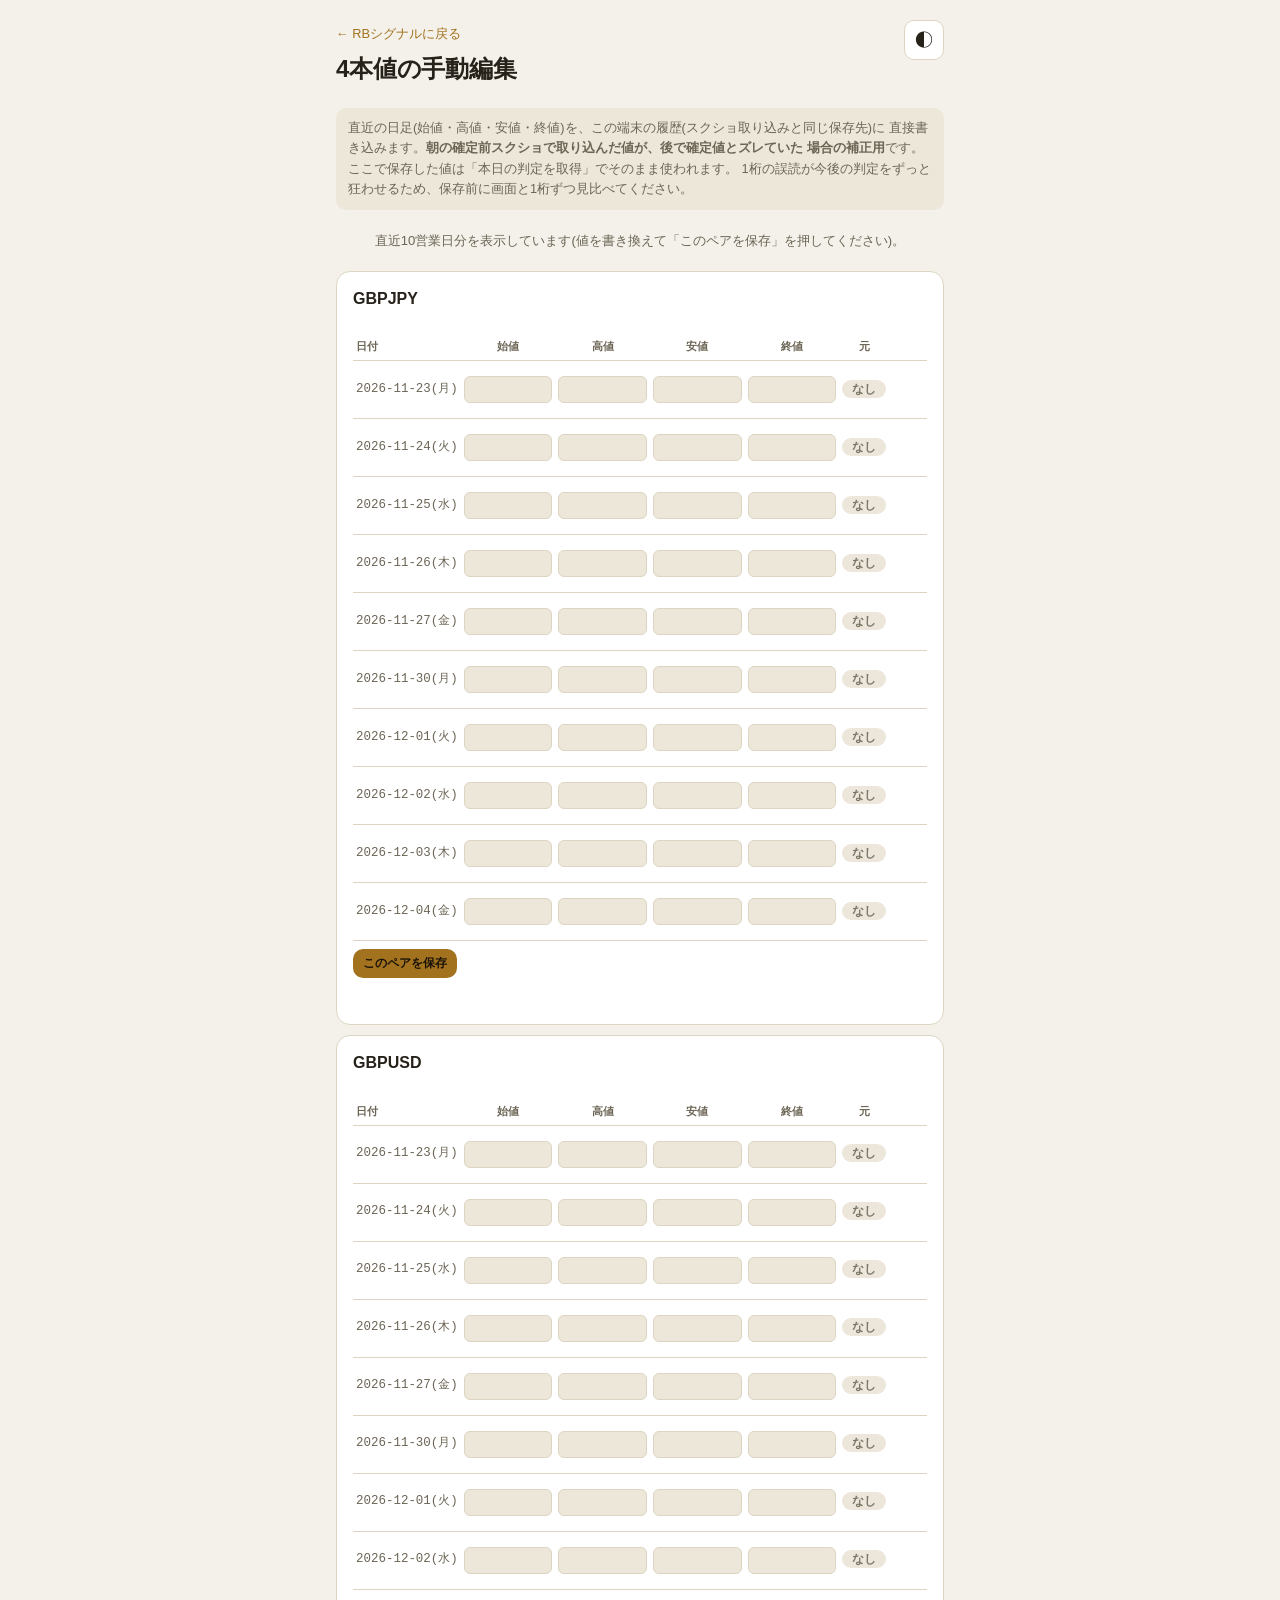
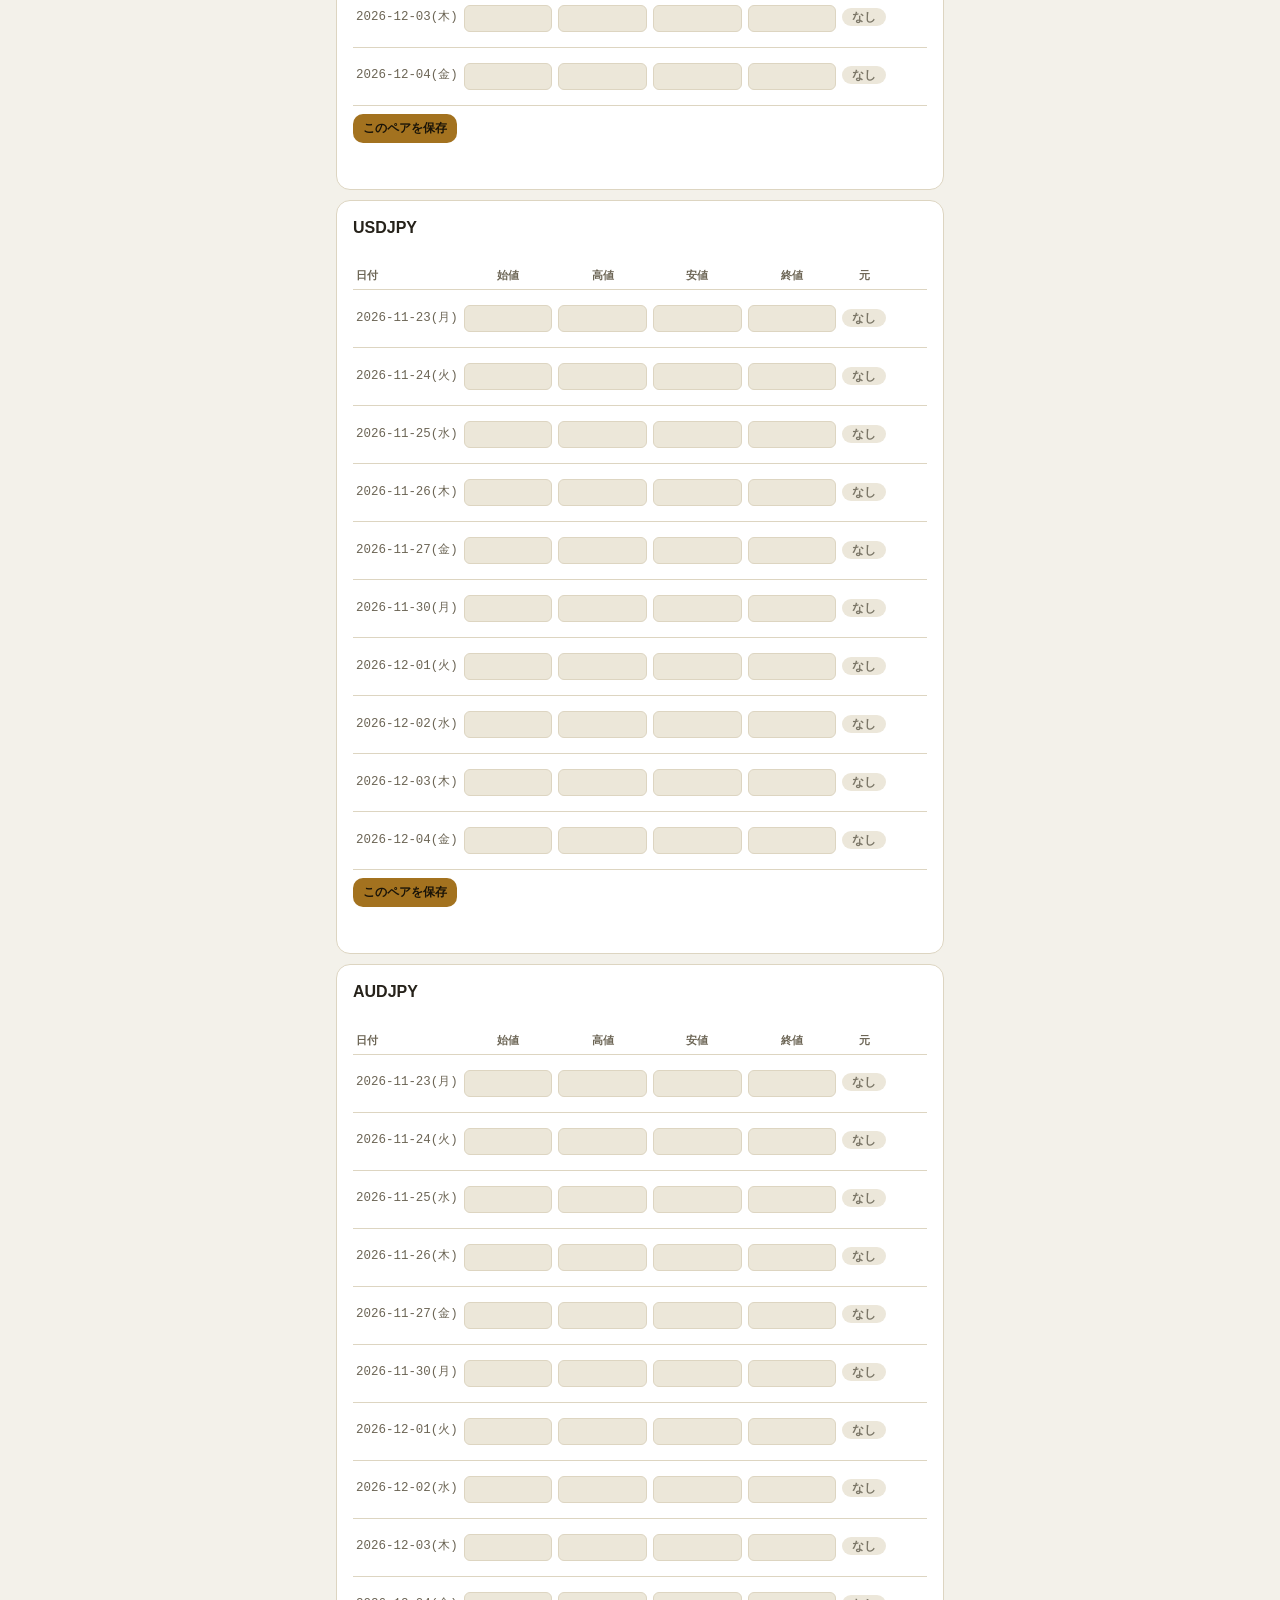
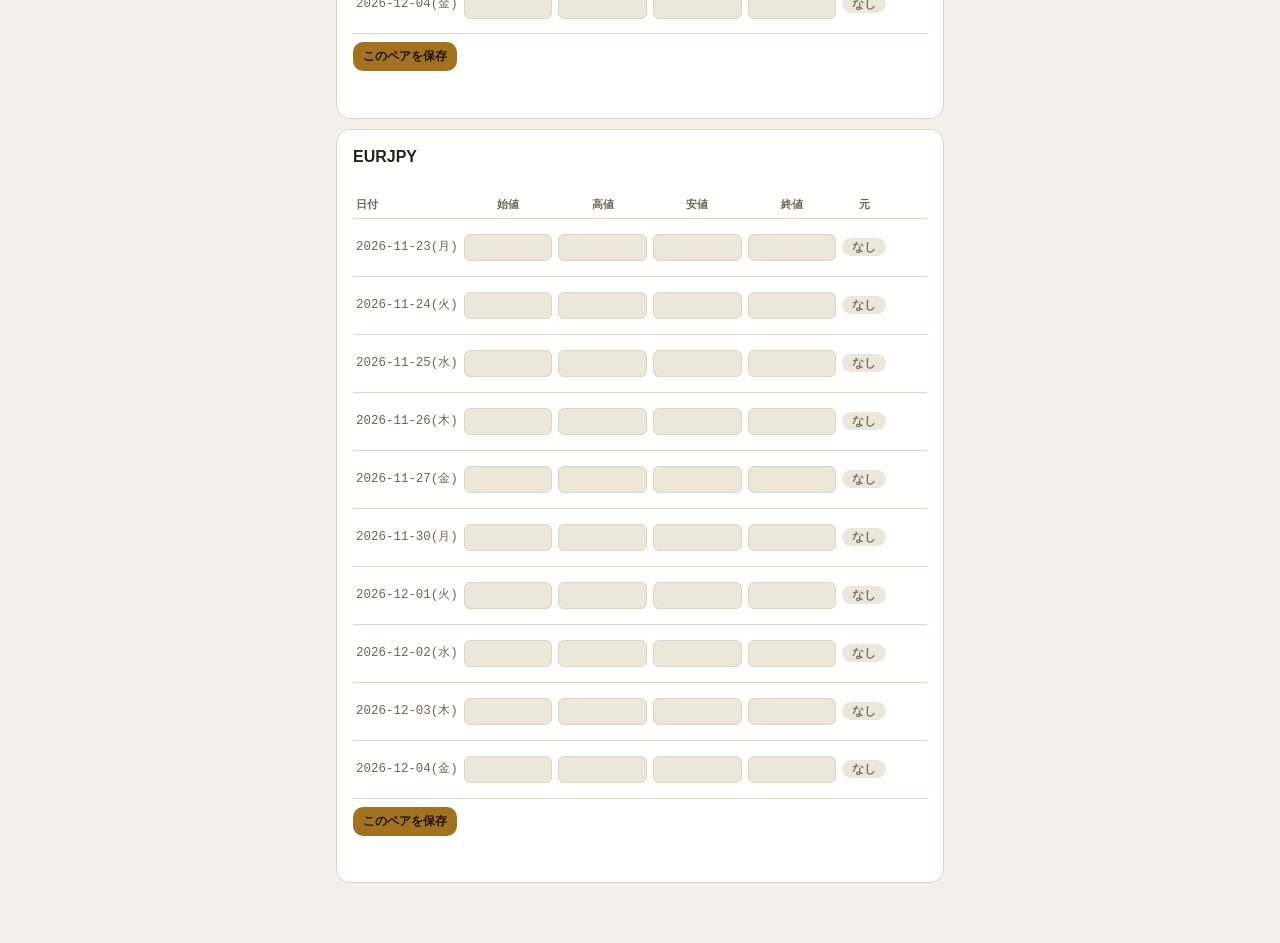
==== edit-bars.html @ e4511026 "過去1週間分の4本値を手動編集できるページを追加 朝の確定前スクショで取り込んだ日足の終値等が確定値とズレた場合に、 直近10営業日分をペアごとに一覧表示して直接補正できる edit-bars.htm" ====
<!doctype html>
<html lang="ja">
<head>
<meta charset="utf-8" />
<meta name="viewport" content="width=device-width, initial-scale=1, viewport-fit=cover" />
<meta name="theme-color" content="#14161b" />
<title>4本値の手動編集 | RBシグナル</title>
<link rel="manifest" href="manifest.json" />
<link rel="icon" href="icons/icon-192.png" />
<link rel="apple-touch-icon" href="icons/icon-192.png" />
<link rel="stylesheet" href="style.css" />
</head>
<body>
  <div class="page">

    <header class="topbar">
      <div class="topbar-title">
        <a class="nav-link" href="./index.html">← RBシグナルに戻る</a>
        <h1>4本値の手動編集</h1>
      </div>
      <button id="themeToggle" class="icon-btn" aria-label="テーマ切替" type="button">◐</button>
    </header>

    <p class="disclaimer">
      直近の日足(始値・高値・安値・終値)を、この端末の履歴(スクショ取り込みと同じ保存先)に
      直接書き込みます。<strong>朝の確定前スクショで取り込んだ値が、後で確定値とズレていた
      場合の補正用</strong>です。ここで保存した値は「本日の判定を取得」でそのまま使われます。
      1桁の誤読が今後の判定をずっと狂わせるため、保存前に画面と1桁ずつ見比べてください。
    </p>

    <p id="loadStatus" class="fetch-status"></p>

    <div id="pairSections" class="stack"></div>

  </div>

  <script src="signal-core.js"></script>
  <script src="edit-bars.js"></script>
</body>
</html>
---- style.css ----
:root {
  --bg: #f3f1ea;
  --surface: #ffffff;
  --surface-2: #ece7d9;
  --border: #ddd5c1;
  --text: #26221a;
  --text-dim: #6c6555;
  --accent: #a3721f;
  --accent-soft: #f0e2c4;
  --positive: #3f7d5e;
  --positive-soft: #dfeee6;
  --negative: #a8493a;
  --negative-soft: #f5e2de;
  --neutral: #7a7566;
  --neutral-soft: #ece7da;
  --mono: ui-monospace, "SF Mono", "Cascadia Mono", "Menlo", monospace;
  --sans: -apple-system, "Hiragino Sans", "Hiragino Kaku Gothic ProN", "Yu Gothic UI", "Noto Sans JP", "Segoe UI", sans-serif;
}

:root[data-theme="dark"] {
  --bg: #15171d;
  --surface: #1c1f26;
  --surface-2: #23262f;
  --border: #2d313c;
  --text: #eae6db;
  --text-dim: #9b9c9e;
  --accent: #dcae60;
  --accent-soft: #3a301c;
  --positive: #7cbb9a;
  --positive-soft: #1c2e26;
  --negative: #dd8f7c;
  --negative-soft: #33221f;
  --neutral: #9b9c9e;
  --neutral-soft: #23262f;
}

@media (prefers-color-scheme: dark) {
  :root:not([data-theme="light"]) {
    --bg: #15171d;
    --surface: #1c1f26;
    --surface-2: #23262f;
    --border: #2d313c;
    --text: #eae6db;
    --text-dim: #9b9c9e;
    --accent: #dcae60;
    --accent-soft: #3a301c;
    --positive: #7cbb9a;
    --positive-soft: #1c2e26;
    --negative: #dd8f7c;
    --negative-soft: #33221f;
    --neutral: #9b9c9e;
    --neutral-soft: #23262f;
  }
}

* { box-sizing: border-box; }

body {
  margin: 0;
  background: var(--bg);
  color: var(--text);
  font-family: var(--sans);
  line-height: 1.6;
  -webkit-font-smoothing: antialiased;
}

.page {
  max-width: 640px;
  margin: 0 auto;
  padding: 20px 16px 60px;
  display: flex;
  flex-direction: column;
  gap: 20px;
}

.topbar {
  display: flex;
  align-items: flex-start;
  justify-content: space-between;
  gap: 12px;
}

.eyebrow {
  font-size: 0.7rem;
  letter-spacing: 0.06em;
  text-transform: uppercase;
  color: var(--accent);
  font-weight: 700;
}

h1 {
  font-size: 1.5rem;
  margin: 4px 0 0;
  letter-spacing: -0.01em;
}

h2 {
  font-size: 1rem;
  margin: 0 0 8px;
}

.icon-btn {
  background: var(--surface);
  border: 1px solid var(--border);
  color: var(--text);
  border-radius: 10px;
  width: 40px;
  height: 40px;
  font-size: 1.1rem;
  cursor: pointer;
  flex-shrink: 0;
}

.disclaimer {
  font-size: 0.8rem;
  color: var(--text-dim);
  background: var(--surface-2);
  border-radius: 10px;
  padding: 10px 12px;
  margin: 0;
}

.card {
  background: var(--surface);
  border: 1px solid var(--border);
  border-radius: 14px;
  padding: 14px 16px;
}

.settings-card { padding: 0; overflow: hidden; }

.settings-summary {
  width: 100%;
  background: none;
  border: none;
  color: var(--text);
  font-weight: 700;
  font-size: 0.92rem;
  padding: 14px 16px;
  display: flex;
  justify-content: space-between;
  align-items: center;
  cursor: pointer;
}

.chevron { transition: transform 0.15s ease; color: var(--text-dim); }
.chevron.open { transform: rotate(90deg); }

.settings-body {
  padding: 0 16px 16px;
  display: flex;
  flex-direction: column;
  gap: 12px;
}

.settings-body.hidden, .hidden { display: none !important; }

.field {
  display: flex;
  flex-direction: column;
  gap: 4px;
  font-size: 0.82rem;
  color: var(--text-dim);
}

.field input {
  font-family: var(--mono);
  font-size: 0.95rem;
  color: var(--text);
  background: var(--surface-2);
  border: 1px solid var(--border);
  border-radius: 8px;
  padding: 9px 10px;
}

.field input:disabled {
  opacity: 0.6;
  cursor: not-allowed;
}

.field-check {
  flex-direction: row;
  align-items: center;
  gap: 8px;
}

.field-check input {
  width: auto;
  flex: none;
  padding: 0;
}

.field-note {
  font-size: 0.76rem;
  color: var(--text-dim);
  margin: 0;
}

.btn {
  border: none;
  border-radius: 10px;
  padding: 10px 16px;
  font-size: 0.88rem;
  font-weight: 700;
  cursor: pointer;
  font-family: var(--sans);
}

.btn-primary { background: var(--accent); color: #1a1408; }
:root[data-theme="dark"] .btn-primary { color: #1a1408; }
.btn-secondary { background: var(--surface-2); color: var(--text); border: 1px solid var(--border); }
.btn-ghost { background: none; color: var(--accent); border: 1px solid var(--border); }
.btn-large { width: 100%; padding: 16px; font-size: 1rem; border-radius: 12px; }
.btn-small { padding: 6px 10px; font-size: 0.76rem; }

.saved-flag {
  font-size: 0.78rem;
  color: var(--positive);
  font-weight: 700;
}

.fetch-status {
  font-size: 0.82rem;
  color: var(--text-dim);
  text-align: center;
  margin: 0;
  min-height: 1.2em;
}

.fetch-status.error { color: var(--negative); }

.stack {
  display: flex;
  flex-direction: column;
  gap: 10px;
}

.section-head {
  display: flex;
  align-items: center;
  justify-content: space-between;
  gap: 8px;
  margin-bottom: 4px;
}

.section-note {
  font-size: 0.8rem;
  color: var(--text-dim);
  margin: 0 0 10px;
}

.preclose-warn {
  font-size: 0.82rem;
  line-height: 1.6;
  color: var(--text);
  background: var(--accent-soft);
  border: 1px solid var(--accent);
  border-radius: 10px;
  padding: 10px 12px;
  margin: 0 0 4px;
}

.verify-help {
  background: var(--surface);
  border: 1px solid var(--border);
  border-radius: 14px;
  padding: 10px 14px;
  margin-bottom: 12px;
}

.verify-help summary {
  cursor: pointer;
  font-weight: 700;
  font-size: 0.86rem;
  color: var(--text);
  list-style: revert;
}

.verify-help-body {
  margin-top: 8px;
  padding-top: 8px;
  border-top: 1px solid var(--border);
}

.verify-help-body p {
  font-size: 0.82rem;
  color: var(--text-dim);
  margin: 0 0 8px;
  line-height: 1.5;
}

.verify-help-body p:last-child {
  margin-bottom: 0;
}

.empty-note {
  font-size: 0.84rem;
  color: var(--text-dim);
  text-align: center;
  padding: 16px;
}

/* --- シグナル/ポジションカード --- */
.pair-card {
  background: var(--surface);
  border: 1px solid var(--border);
  border-radius: 14px;
  padding: 14px 16px;
}

.pair-head {
  display: flex;
  align-items: center;
  justify-content: space-between;
  gap: 8px;
}

.pair-name {
  font-family: var(--mono);
  font-weight: 700;
  font-size: 1rem;
}

.badge {
  font-size: 0.72rem;
  font-weight: 700;
  padding: 3px 10px;
  border-radius: 999px;
  white-space: nowrap;
}

.badge.long { background: var(--positive-soft); color: var(--positive); }
.badge.short { background: var(--negative-soft); color: var(--negative); }
.badge.none { background: var(--neutral-soft); color: var(--neutral); }
.badge.warn { background: var(--accent-soft); color: var(--accent); }
.badge.ok { background: var(--positive-soft); color: var(--positive); }

/* --- 注文チェック --- */
#orderCheckSection { margin-top: 22px; }
#orderCheckCards .pair-head { flex-wrap: wrap; justify-content: flex-start; }

.order-shot {
  display: flex;
  flex-wrap: wrap;
  align-items: center;
  gap: 8px;
  margin-bottom: 10px;
}
#rateShotPreview {
  display: block;
  width: 100%;
  max-height: 60vh;
  object-fit: contain;
  border: 1px solid var(--border);
  border-radius: 10px;
  margin-top: 4px;
}
.order-shot-list {
  display: flex;
  flex-wrap: wrap;
  gap: 8px;
  width: 100%;
  margin-top: 4px;
}
.order-shot-item {
  position: relative;
  width: 110px;
}
.order-shot-item img {
  display: block;
  width: 100%;
  height: 140px;
  object-fit: cover;
  object-position: top;
  border: 1px solid var(--border);
  border-radius: 8px;
}
.order-shot-item .order-shot-remove {
  position: absolute;
  top: 2px;
  right: 2px;
  border: none;
  border-radius: 50%;
  width: 22px;
  height: 22px;
  line-height: 22px;
  text-align: center;
  background: rgba(0, 0, 0, 0.65);
  color: #fff;
  font-size: 14px;
  cursor: pointer;
}
.order-shot-item .order-shot-index {
  position: absolute;
  bottom: 2px;
  left: 2px;
  background: rgba(0, 0, 0, 0.65);
  color: #fff;
  font-size: 11px;
  padding: 1px 5px;
  border-radius: 4px;
}

.ordercheck-list {
  list-style: none;
  margin: 8px 0 4px;
  padding: 0;
  display: flex;
  flex-direction: column;
  gap: 2px;
}
.oc-item {
  font-size: 0.82rem;
  line-height: 1.5;
  padding: 6px 0;
  border-bottom: 1px solid var(--border);
}
.oc-item:last-child { border-bottom: none; }
.oc-item label {
  display: flex;
  align-items: flex-start;
  gap: 9px;
  cursor: pointer;
}
.oc-item input[type="checkbox"] {
  margin-top: 2px;
  flex: none;
  width: 18px;
  height: 18px;
}
.oc-item.oc-skip {
  color: var(--text-dim);
  padding-left: 27px;
}

.oc-verdict {
  display: inline-block;
  font-size: 0.68rem;
  font-weight: 700;
  padding: 1px 6px;
  border-radius: 999px;
  white-space: nowrap;
  vertical-align: middle;
}
.v-match { background: var(--positive-soft); color: var(--positive); }
.v-mismatch { background: var(--negative-soft); color: var(--negative); }
.v-nf { background: var(--accent-soft); color: var(--accent); }
.v-unclear { background: var(--neutral-soft); color: var(--neutral); }

.oc-ai-detail {
  font-size: 0.74rem;
  color: var(--text-dim);
  padding-left: 27px;
  margin-top: 2px;
}
.oc-ai-meta { border-color: var(--accent); }

.field select {
  font-family: inherit;
  font-size: 0.95rem;
  color: var(--text);
  background: var(--surface-2);
  border: 1px solid var(--border);
  border-radius: 8px;
  padding: 9px 10px;
}

.pair-meta {
  font-family: var(--mono);
  font-variant-numeric: tabular-nums;
  font-size: 0.78rem;
  color: var(--text-dim);
  margin-top: 4px;
}

.tablewrap { overflow-x: auto; }

.tranche-table {
  width: 100%;
  border-collapse: collapse;
  margin-top: 10px;
  font-size: 0.82rem;
}

.tranche-table th, .tranche-table td {
  padding: 6px 4px;
  text-align: right;
  border-bottom: 1px solid var(--border);
}

.tranche-table th:first-child, .tranche-table td:first-child {
  text-align: left;
}

.tranche-table th {
  color: var(--text-dim);
  font-size: 0.68rem;
  text-transform: uppercase;
  font-weight: 700;
}

.tranche-table td {
  font-family: var(--mono);
  font-variant-numeric: tabular-nums;
}

.tranche-table tr:last-child td { border-bottom: none; }

.tranche-table .closed { opacity: 0.4; text-decoration: line-through; }

.exit-flag {
  color: var(--negative);
  font-weight: 700;
  font-size: 0.74rem;
}

.pair-actions {
  display: flex;
  gap: 8px;
  margin-top: 10px;
  flex-wrap: wrap;
}

.close-check {
  display: flex;
  align-items: center;
  gap: 4px;
}

/* --- モーダル --- */
.modal {
  position: fixed;
  inset: 0;
  background: rgba(0, 0, 0, 0.5);
  display: flex;
  align-items: flex-end;
  justify-content: center;
  z-index: 50;
}

.modal-box {
  background: var(--surface);
  border-radius: 16px 16px 0 0;
  padding: 20px 18px 24px;
  width: 100%;
  max-width: 640px;
  display: flex;
  flex-direction: column;
  gap: 12px;
}

.modal-box h3 { margin: 0; font-size: 1rem; }

.modal-actions {
  display: flex;
  gap: 10px;
  justify-content: flex-end;
  margin-top: 6px;
}

.btn-row { display: flex; flex-wrap: wrap; gap: 8px; align-items: center; margin: 8px 0; }

/* --- 過去1週間分の手動編集ページ(edit-bars.html) --- */
.nav-link {
  font-size: 0.8rem;
  color: var(--accent);
  text-decoration: none;
}
.nav-link:hover { text-decoration: underline; }

.bar-edit-table {
  width: 100%;
  min-width: 560px;
  border-collapse: collapse;
  margin-top: 10px;
  font-size: 0.78rem;
}
.bar-edit-table th, .bar-edit-table td {
  padding: 5px 3px;
  text-align: center;
  border-bottom: 1px solid var(--border);
}
.bar-edit-table th {
  color: var(--text-dim);
  font-size: 0.66rem;
  text-transform: uppercase;
  font-weight: 700;
}
.bar-edit-table td:first-child, .bar-edit-table th:first-child { text-align: left; }
.bar-edit-table input {
  width: 100%;
  min-width: 64px;
  font-family: var(--mono);
  font-variant-numeric: tabular-nums;
  font-size: 0.8rem;
  color: var(--text);
  background: var(--surface-2);
  border: 1px solid var(--border);
  border-radius: 6px;
  padding: 5px 4px;
  text-align: right;
}
.bar-edit-table input:disabled {
  opacity: 0.55;
  background: transparent;
}
.bar-edit-row.changed input {
  border-color: var(--accent);
  background: var(--accent-soft);
}
.bar-edit-row.missing td { color: var(--text-dim); }
.bar-edit-date {
  font-family: var(--mono);
  font-variant-numeric: tabular-nums;
  white-space: nowrap;
}
.bar-edit-src {
  font-size: 0.66rem;
  white-space: nowrap;
}
.bar-edit-reset {
  background: none;
  border: none;
  color: var(--text-dim);
  font-size: 0.7rem;
  text-decoration: underline;
  cursor: pointer;
  padding: 2px;
}
.bar-edit-reset:disabled { visibility: hidden; }
.pair-edit-status {
  font-size: 0.76rem;
  color: var(--text-dim);
  margin-top: 8px;
  min-height: 1em;
}
.pair-edit-status.error { color: var(--negative); }
.pair-edit-status.ok { color: var(--positive); }
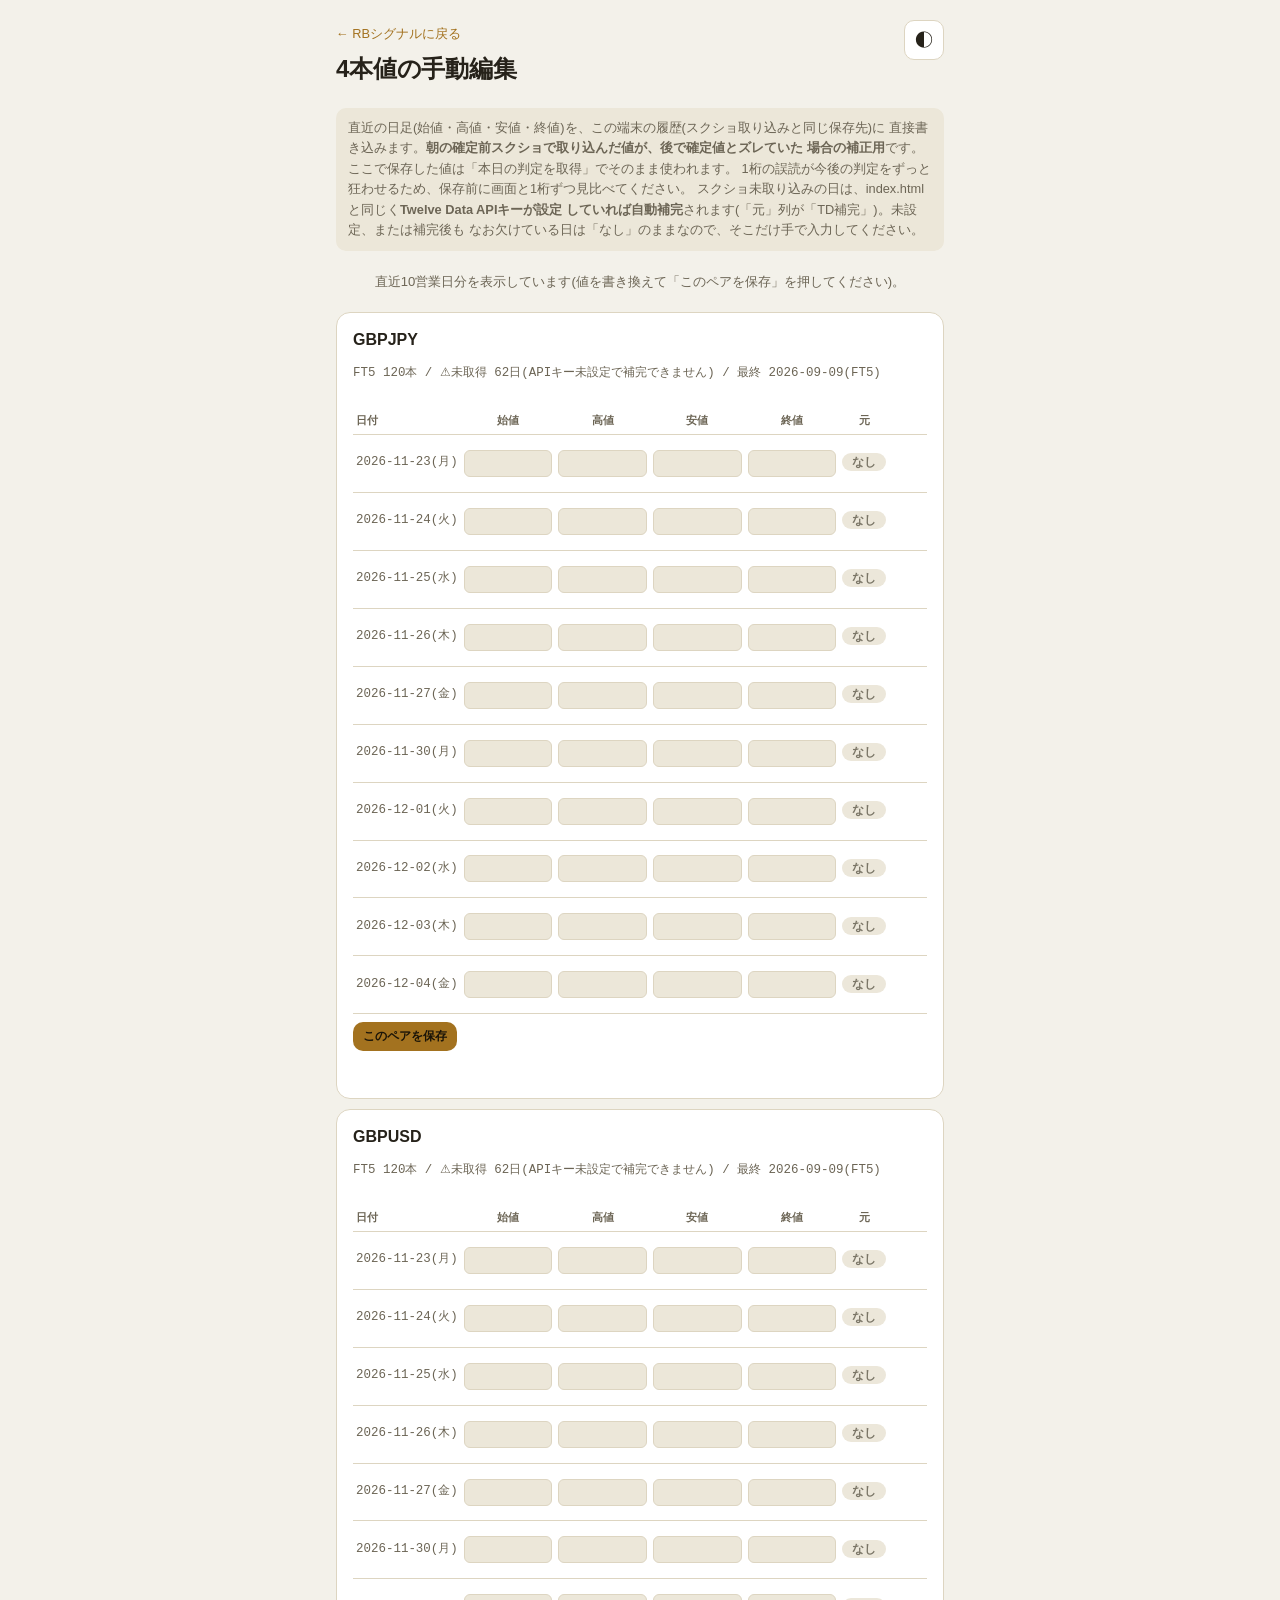
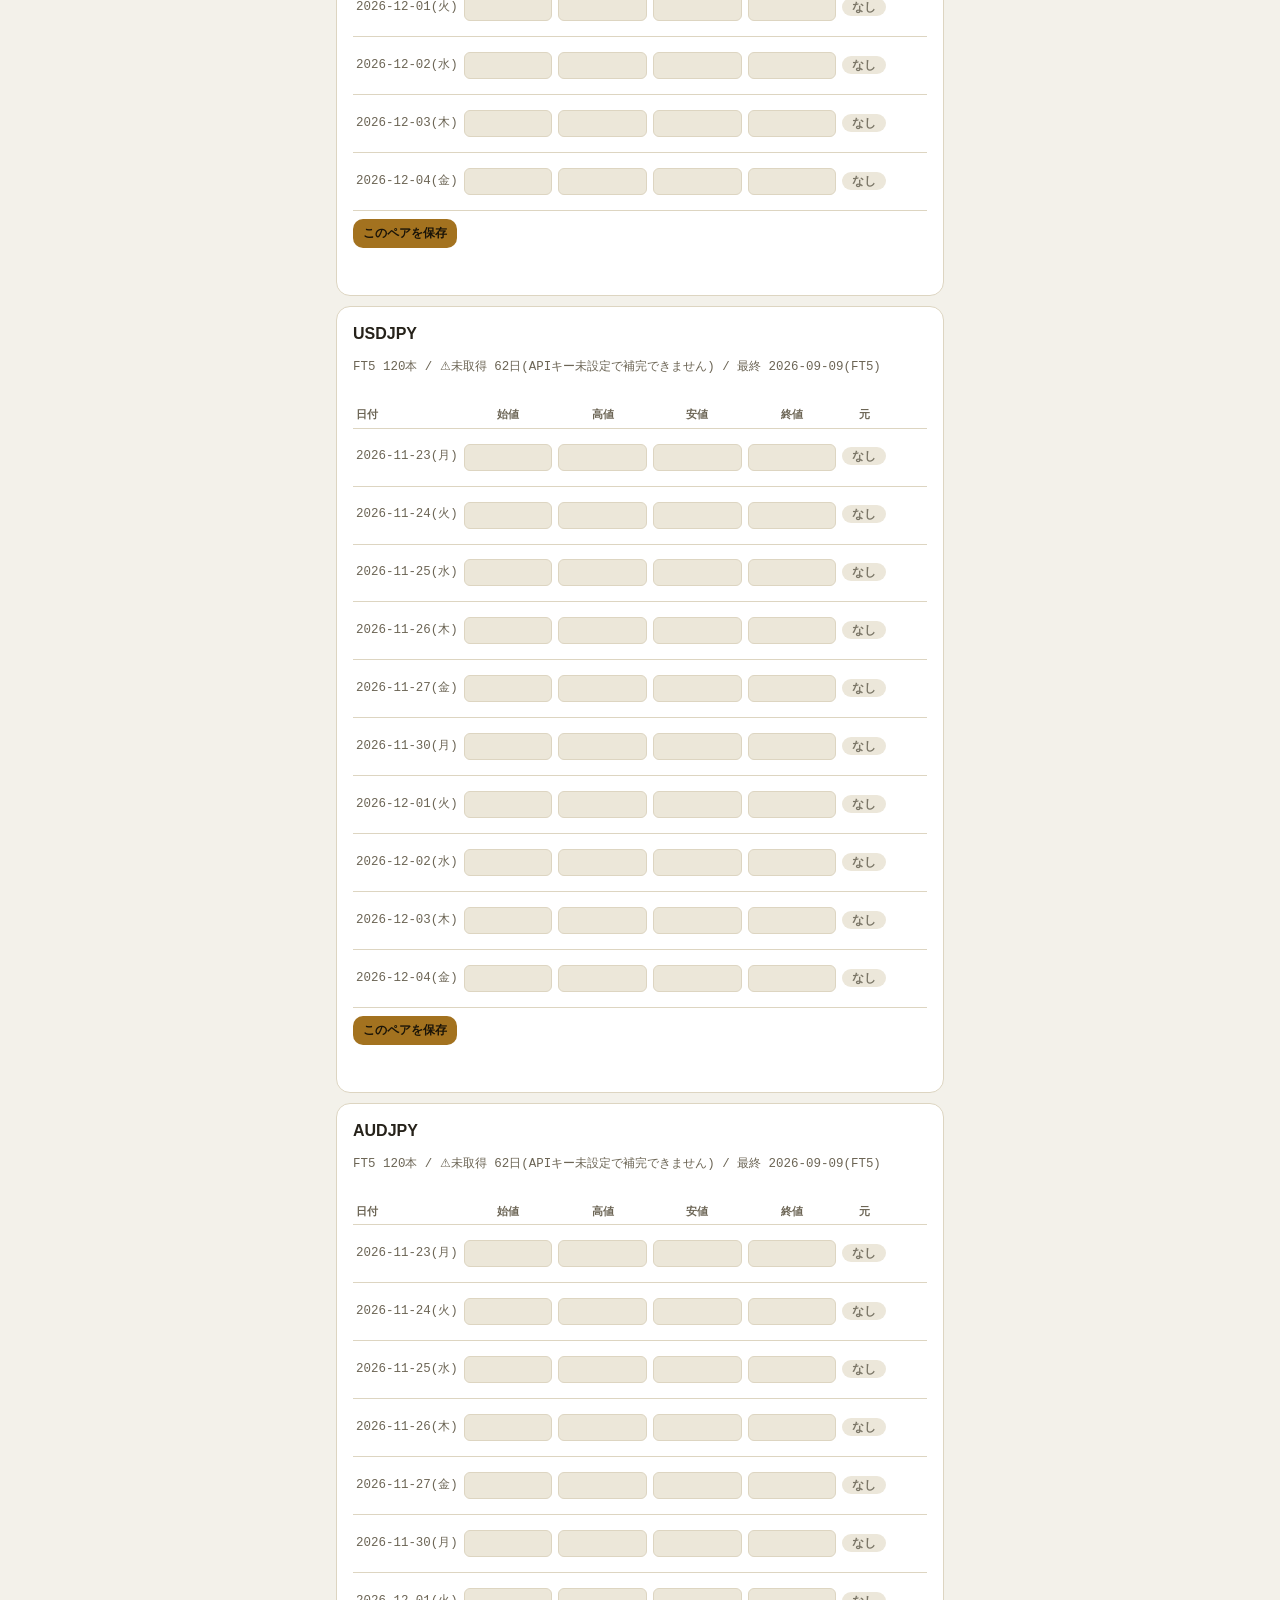
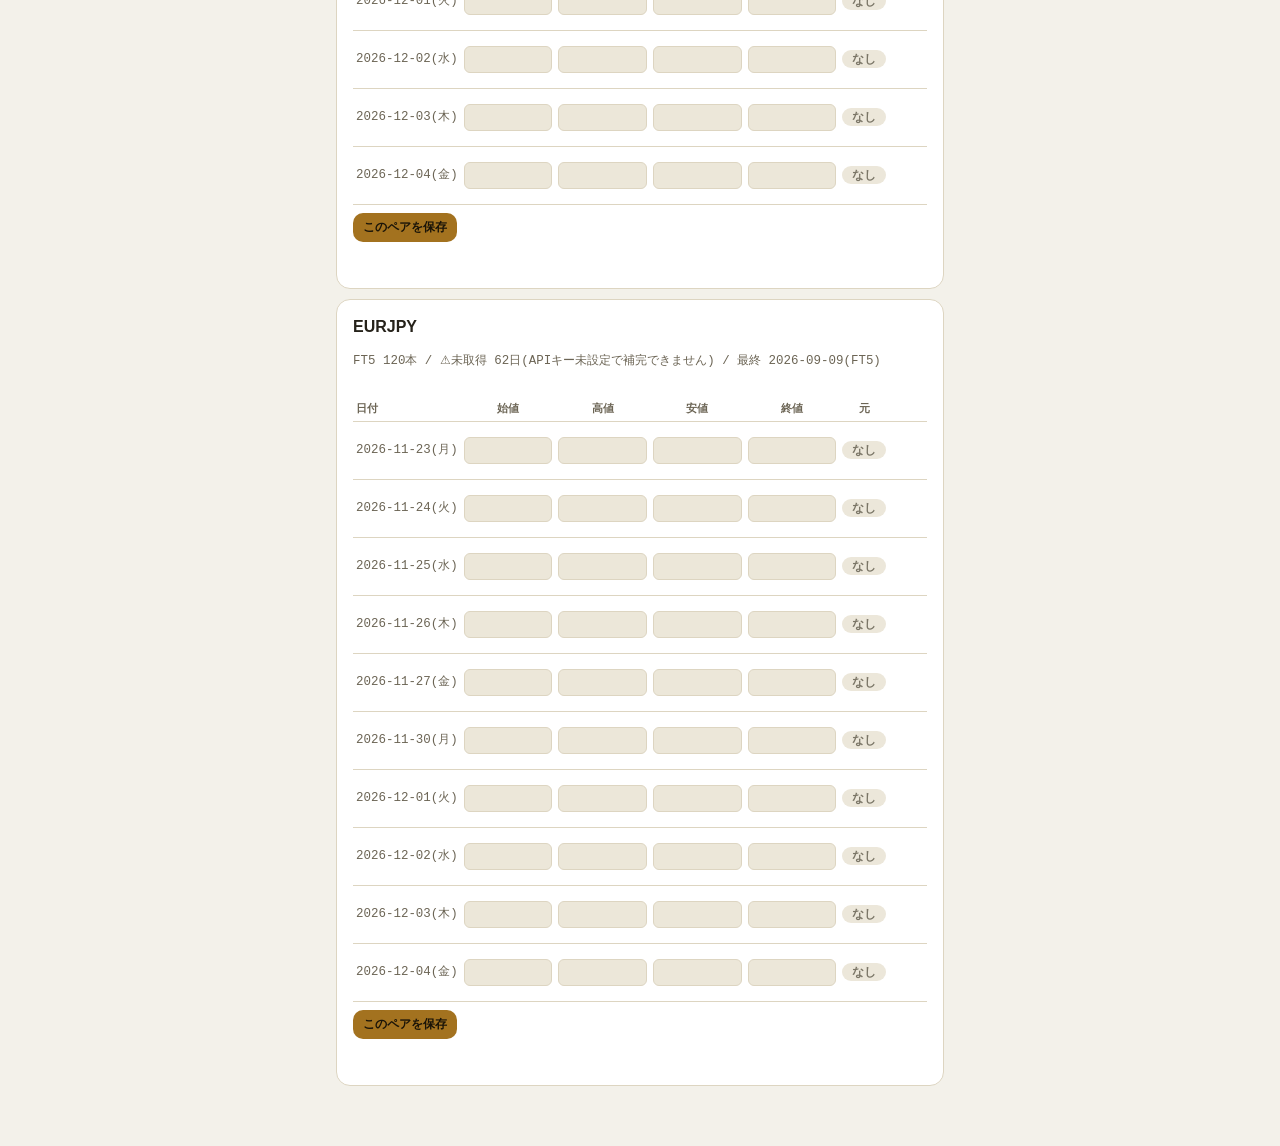
==== commit cfc977a4: "edit-bars.htmlにTwelve Data自動補完を統合 index.html(app.js)はacquireBars()でFT5→スクショ→欠けている営業日だけ Twelve Dataで補" ====
--- a/edit-bars.html
+++ b/edit-bars.html
@@ -26,6 +26,9 @@
       直接書き込みます。<strong>朝の確定前スクショで取り込んだ値が、後で確定値とズレていた
       場合の補正用</strong>です。ここで保存した値は「本日の判定を取得」でそのまま使われます。
       1桁の誤読が今後の判定をずっと狂わせるため、保存前に画面と1桁ずつ見比べてください。
+      スクショ未取り込みの日は、index.htmlと同じく<strong>Twelve Data APIキーが設定
+      していれば自動補完</strong>されます(「元」列が「TD補完」)。未設定、または補完後も
+      なお欠けている日は「なし」のままなので、そこだけ手で入力してください。
     </p>
 
     <p id="loadStatus" class="fetch-status"></p>
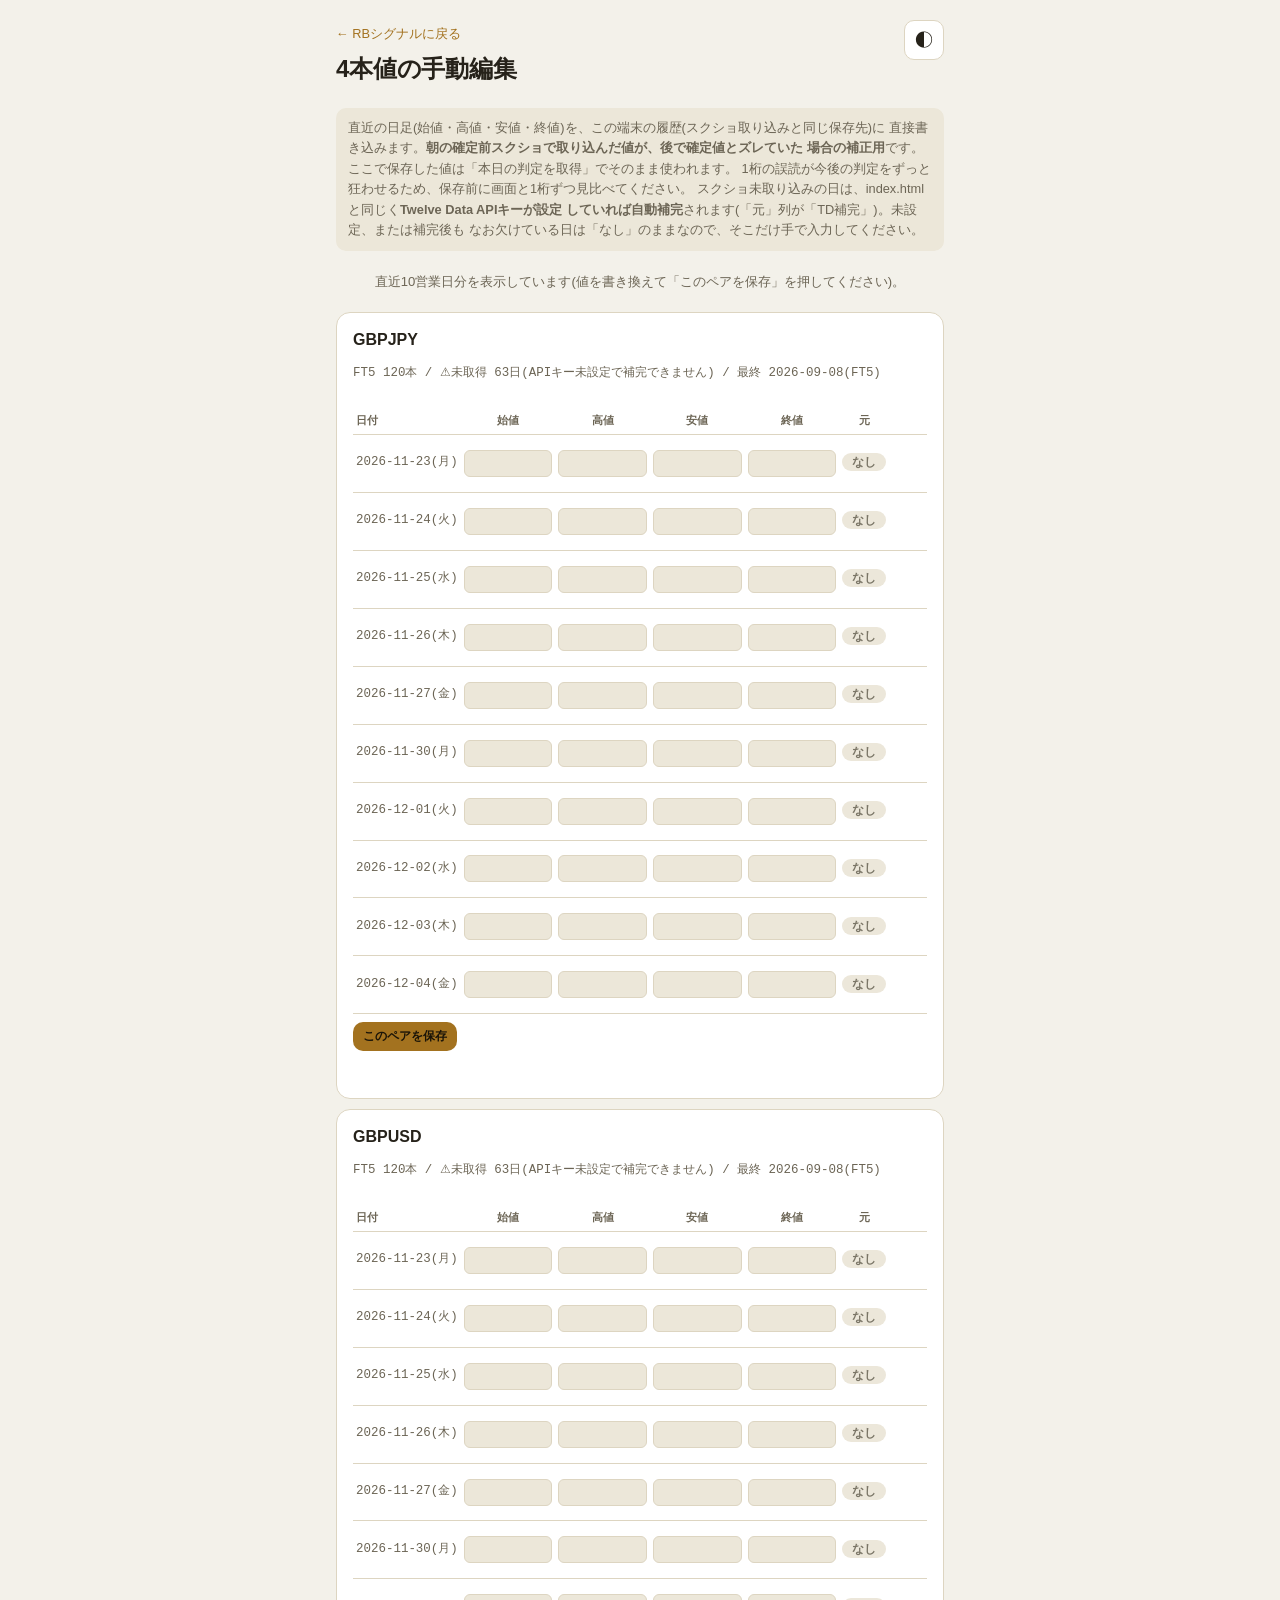
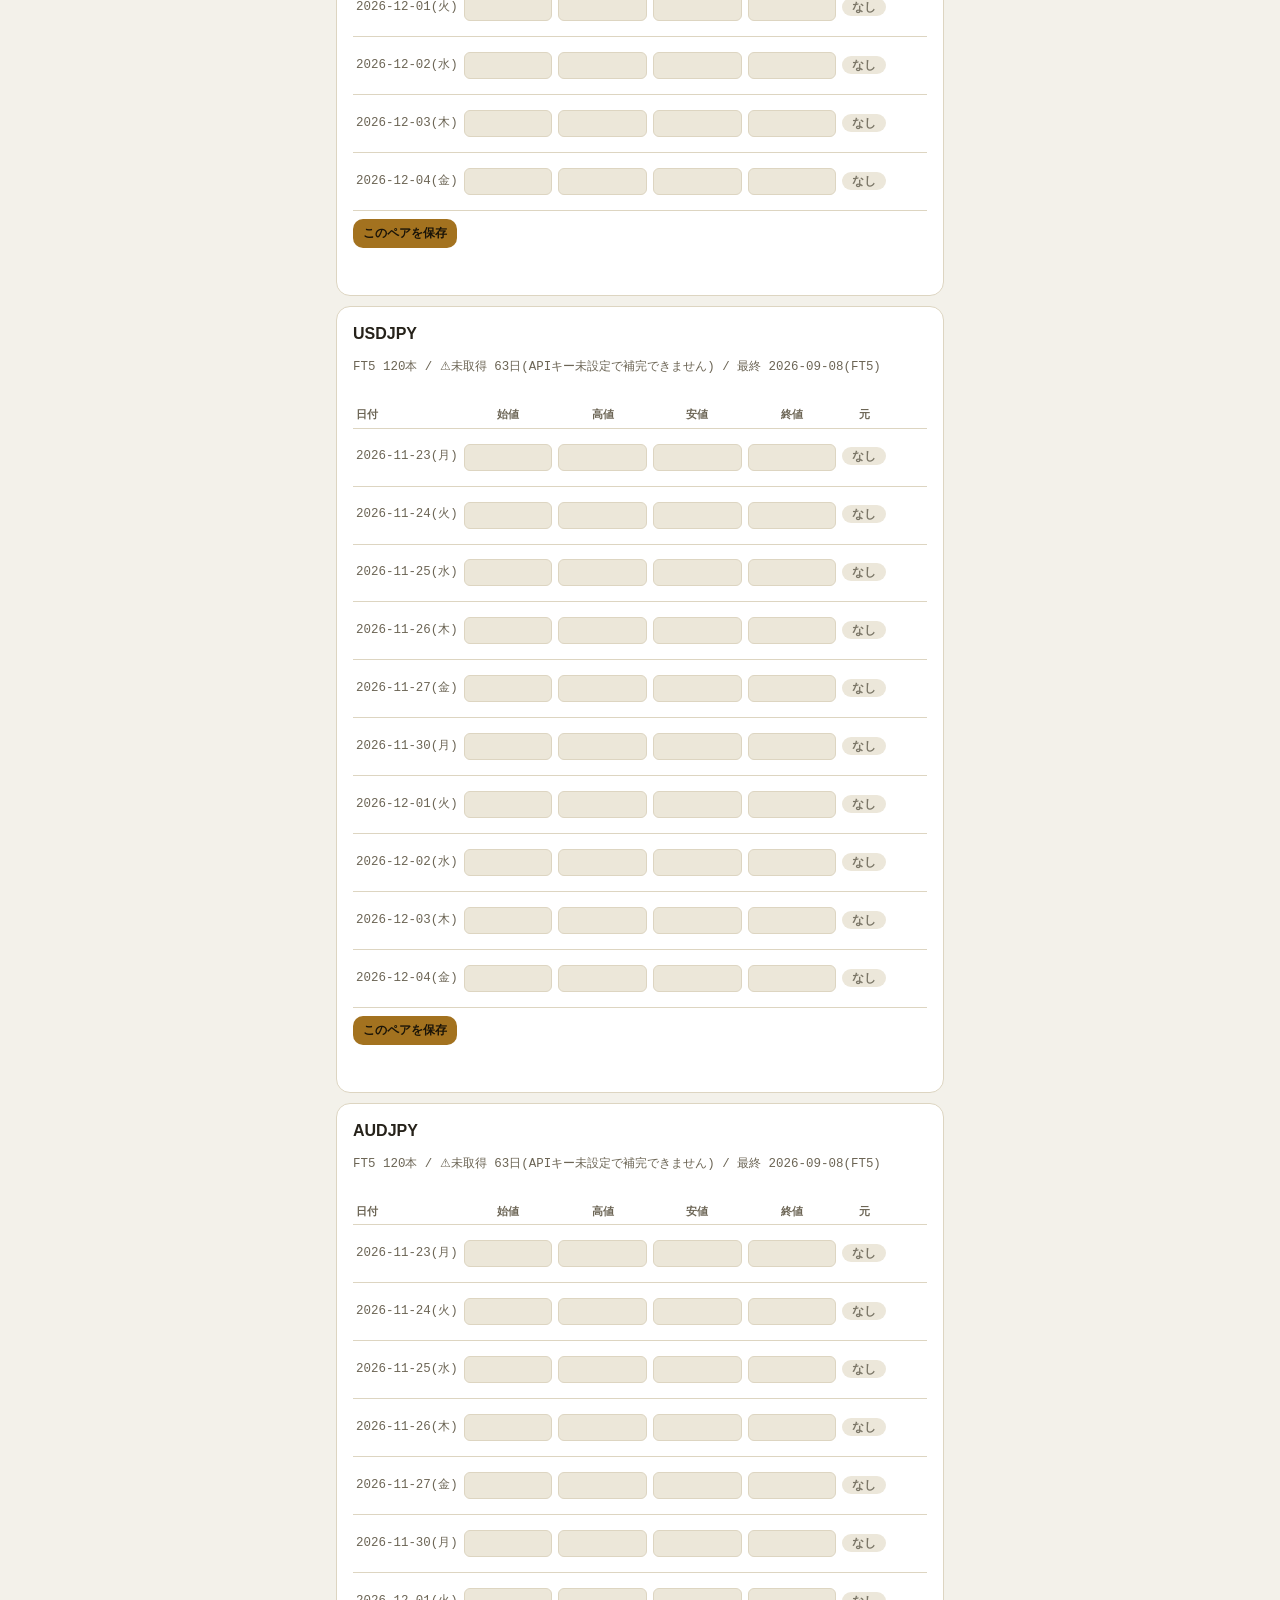
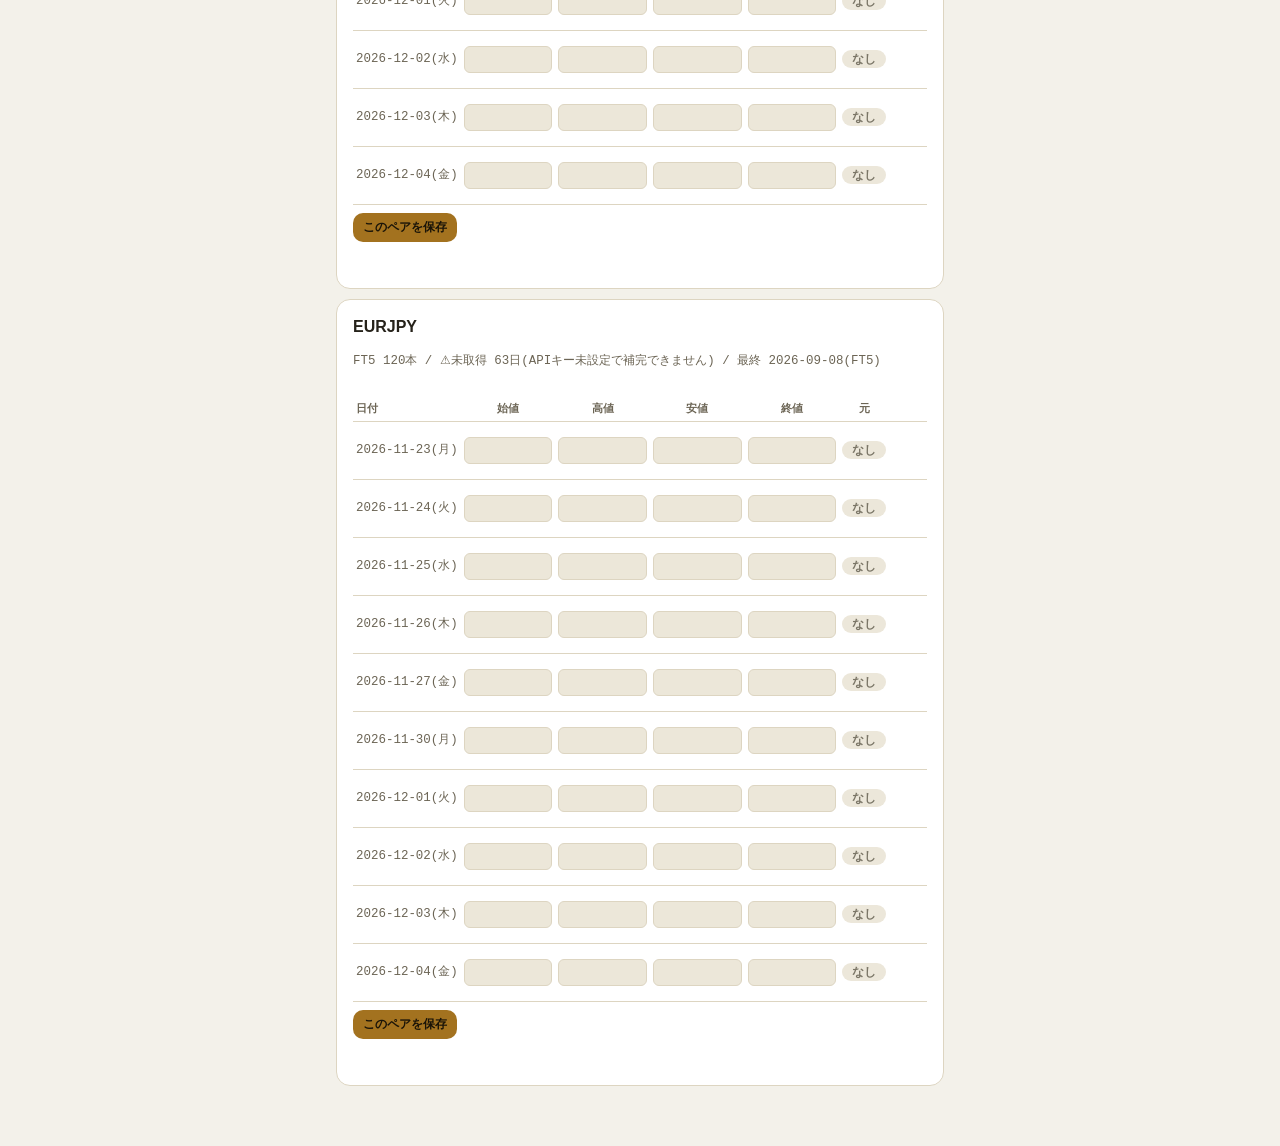
==== commit 1f666af7: "ヘッダーに現在のアプリの版を表示 Co-Authored-By: Claude Opus 5.5 <noreply@anthropic.com>" ====
--- a/edit-bars.html
+++ b/edit-bars.html
@@ -18,6 +18,7 @@
         <a class="nav-link" href="./index.html">← RBシグナルに戻る</a>
         <h1>4本値の手動編集</h1>
       </div>
+      <span id="appVersion" class="app-version" hidden></span>
       <button id="themeToggle" class="icon-btn" aria-label="テーマ切替" type="button">◐</button>
     </header>
 
--- a/style.css
+++ b/style.css
@@ -6,6 +6,7 @@
   --text: #26221a;
   --text-dim: #6c6555;
   --accent: #a3721f;
+  --layer-name: #1a78a6;
   --accent-soft: #f0e2c4;
   --positive: #3f7d5e;
   --positive-soft: #dfeee6;
@@ -25,6 +26,7 @@
   --text: #eae6db;
   --text-dim: #9b9c9e;
   --accent: #dcae60;
+  --layer-name: #3aa6d6;
   --accent-soft: #3a301c;
   --positive: #7cbb9a;
   --positive-soft: #1c2e26;
@@ -43,6 +45,7 @@
     --text: #eae6db;
     --text-dim: #9b9c9e;
     --accent: #dcae60;
+  --layer-name: #3aa6d6;
     --accent-soft: #3a301c;
     --positive: #7cbb9a;
     --positive-soft: #1c2e26;
@@ -228,6 +231,18 @@
 }
 
 .fetch-status.error { color: var(--negative); }
+
+/* スクショ取り込みで一部/全部のペアが保存できなかった時の警告
+   (2026-09-18、教訓100: 従来はsection-note[小さいグレー文字]だけで
+   目立たず見落とされたため、赤背景の帯で強調する) */
+.section-note.shot-warn {
+  color: var(--negative);
+  background: var(--negative-soft);
+  font-weight: 700;
+  font-size: 0.85rem;
+  padding: 8px 10px;
+  border-radius: 8px;
+}
 
 .stack {
   display: flex;
@@ -636,3 +651,31 @@
 }
 .pair-edit-status.error { color: var(--negative); }
 .pair-edit-status.ok { color: var(--positive); }
+
+/* 執行タイミングのバナー(2026-09-22) */
+.preclose-warn.ready {
+  color: var(--text);
+  background: var(--positive-soft);
+  border-color: var(--positive);
+}
+.preclose-warn.late {
+  color: var(--text);
+  background: var(--negative-soft);
+  border-color: var(--negative);
+}
+
+/* 分散レイヤー: レイヤーごとに罫線で区切り、名前を見出しにする(2026-09-26) */
+.sat-block { border-top: 1px solid var(--border); padding-top: 12px; margin-top: 12px; }
+.card h2 + .sat-block { border-top: none; padding-top: 0; margin-top: 4px; }
+.sat-head { display: flex; flex-wrap: wrap; align-items: baseline; gap: 4px 10px; margin-bottom: 4px; }
+.sat-name { font-family: var(--mono); font-size: 0.72rem; font-weight: 700; color: var(--layer-name); }
+.sat-title { font-size: 0.85rem; color: var(--text-dim); }
+
+/* フォワード記録: 執行時スプレッドの入力欄(2026-09-26) */
+.spread-form { display: flex; flex-wrap: wrap; gap: 8px 14px; margin: 6px 0 8px; }
+.spread-form label { display: flex; align-items: center; gap: 6px; font-size: 0.82rem; color: var(--text-dim); }
+.spread-form input { font: inherit; color: var(--text); background: var(--surface); border: 1px solid var(--border); border-radius: 6px; padding: 4px 6px; }
+
+/* ヘッダーの版表示(2026-09-29) */
+.app-version { margin-left: auto; margin-right: 8px; font-family: var(--mono); font-size: 0.72rem; color: var(--text-dim);
+  border: 1px solid var(--border); border-radius: 999px; padding: 2px 8px; align-self: center; white-space: nowrap; }
